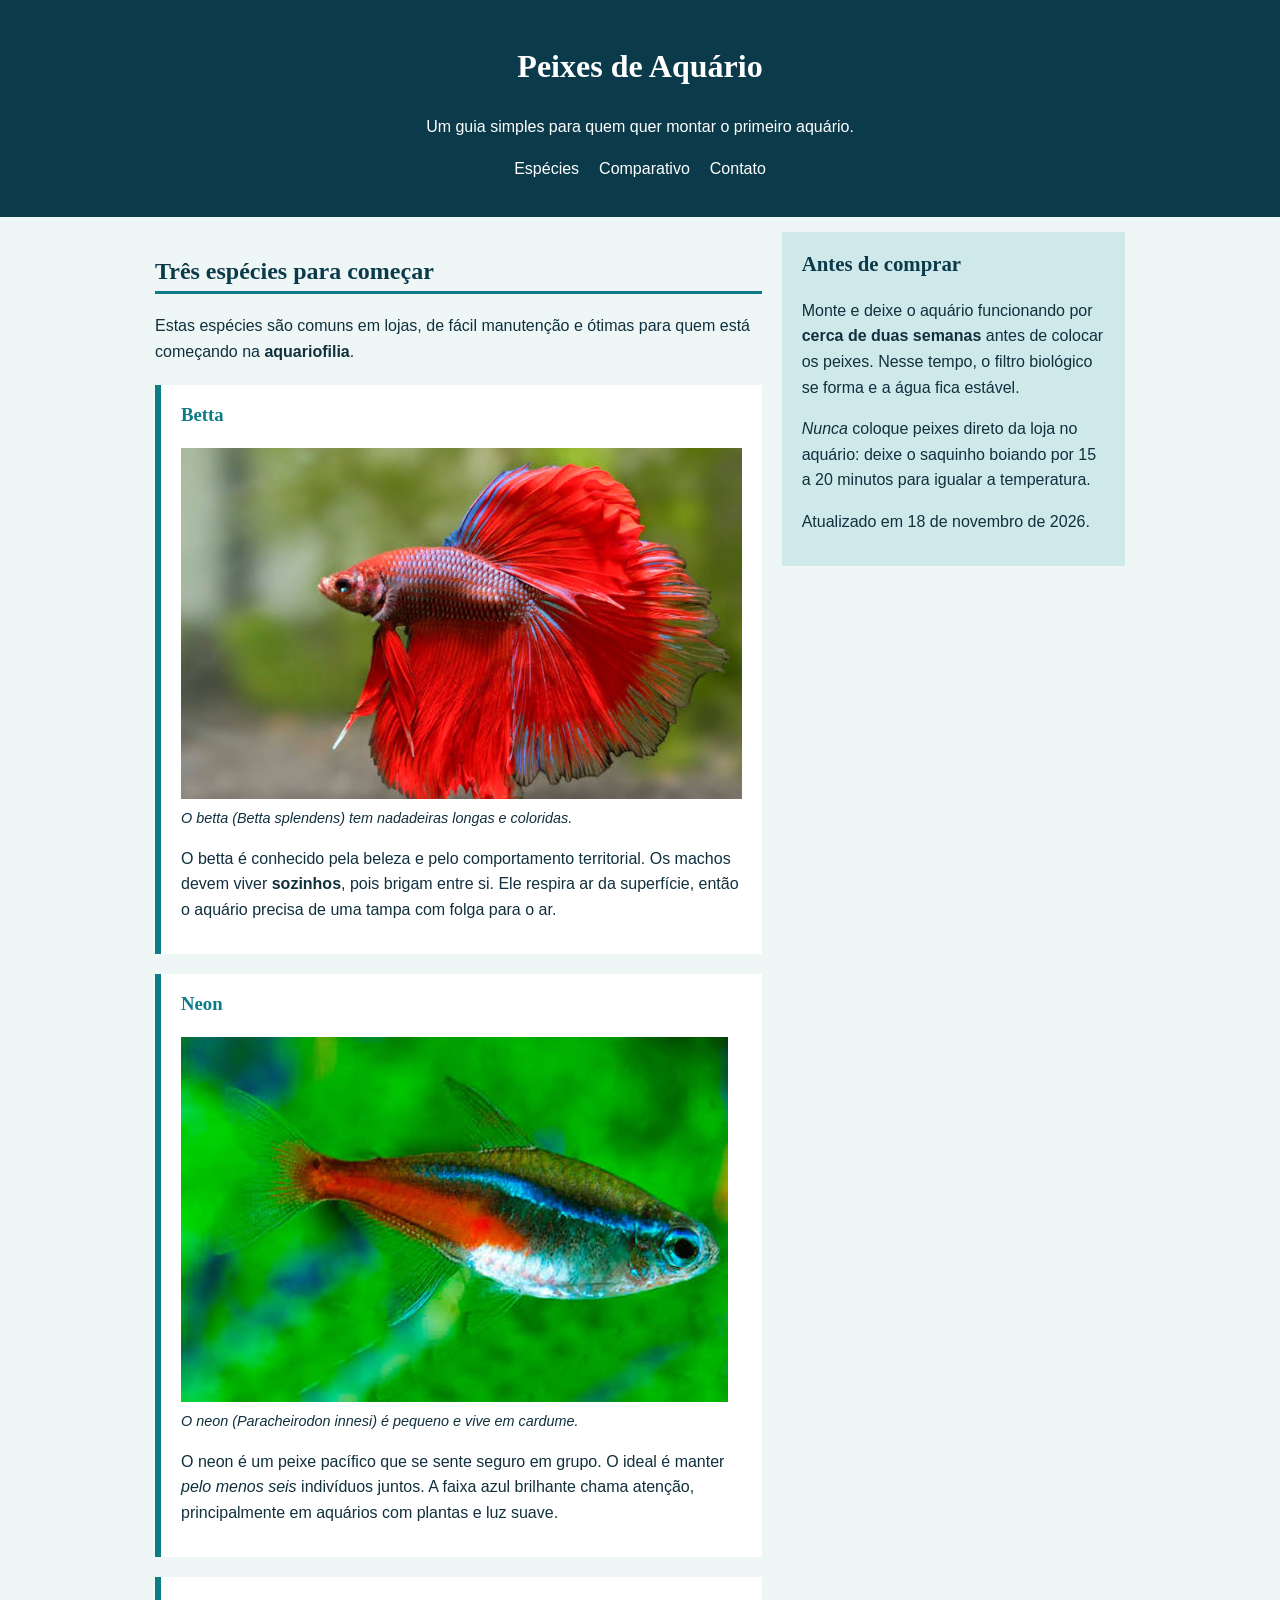
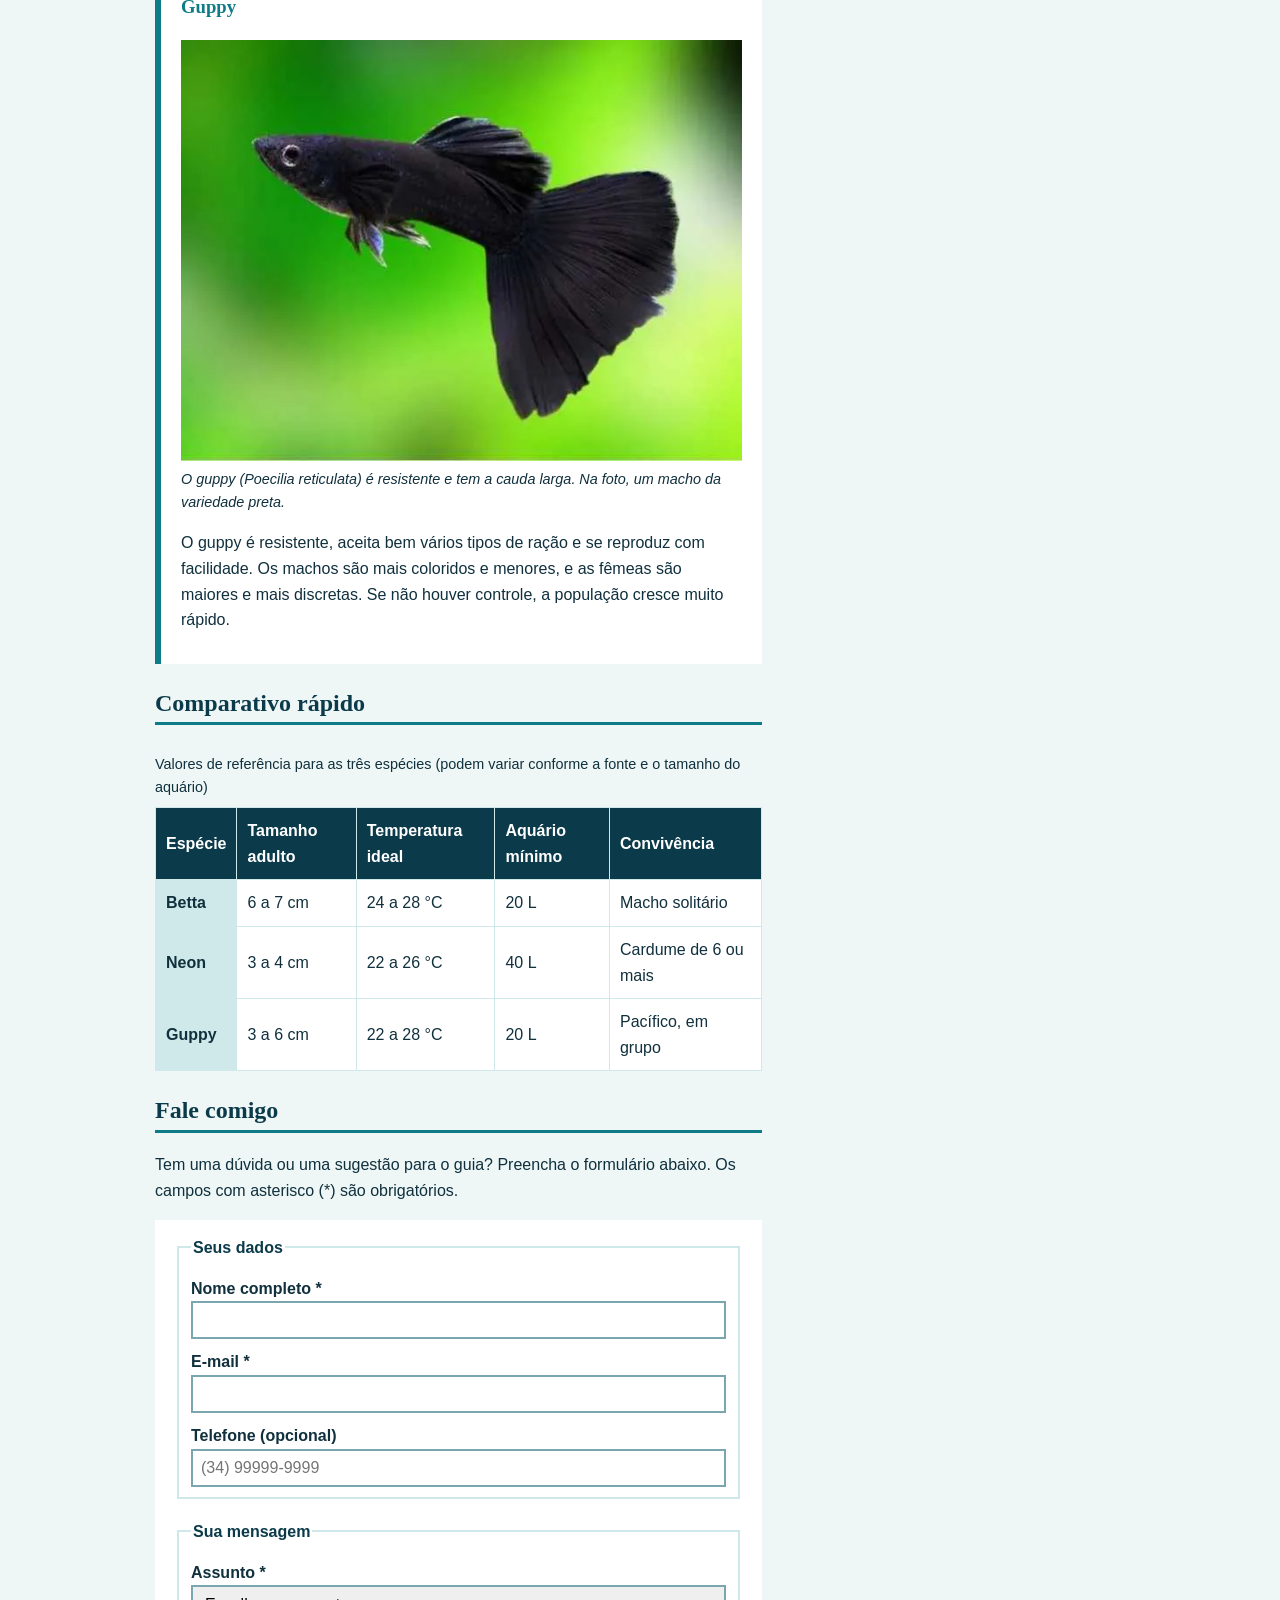
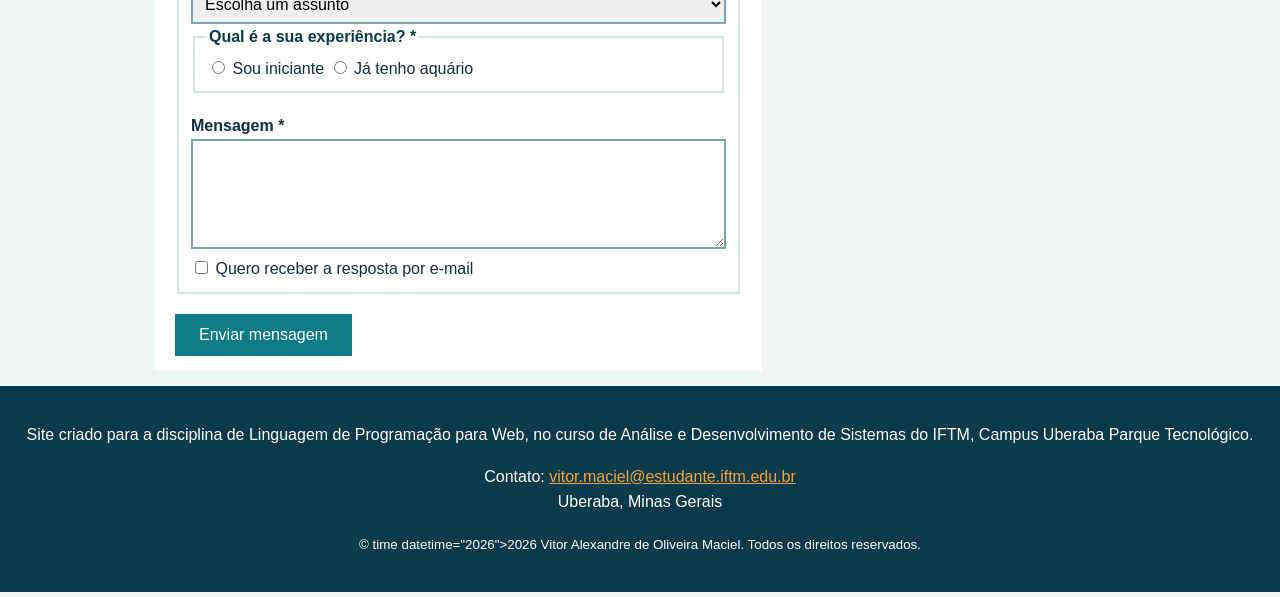
==== site-aquario/index.html @ edd81713 "Estrutura inicial do site" ====
<!DOCTYPE html>
<html lang="pt-BR">
<head>
  <meta charset="UTF-8">
  <meta name="viewport" content="width=device-width, initial-scale=1">
  <title>Peixes de Aquário — Guia para Iniciantes</title>
  <link rel="stylesheet" href="css/style.css">
</head>
<body>
  <a class="pular" href="#conteudo">Pular para o conteúdo</a>

  <header class="topo">
    <h1>Peixes de Aquário</h1>
    <p>Um guia simples para quem quer montar o primeiro aquário.</p>
    <nav>
      <ul>
        <li><a href="#especies">Espécies</a></li>
        <li><a href="#comparativo">Comparativo</a></li>
        <li><a href="#contato">Contato</a></li>
      </ul>
    </nav>
  </header>

  <div class="layout">
    <main id="conteudo">
      <section id="especies">
        <h2>Três espécies para começar</h2>
        <p>Estas espécies são comuns em lojas, de fácil manutenção e ótimas para quem está começando na <strong>aquariofilia</strong>.</p>

        <article>
          <h3>Betta</h3>
          <figure>
            <img src="imagens/betta.png" alt="Peixe betta vermelho nadando, com nadadeiras longas e ondulantes abertas" width="700" height="438">
            <figcaption>O betta (<i>Betta splendens</i>) tem nadadeiras longas e coloridas.</figcaption>
          </figure>
          <p>O betta é conhecido pela beleza e pelo comportamento territorial. Os machos devem viver <strong>sozinhos</strong>, pois brigam entre si. Ele respira ar da superfície, então o aquário precisa de uma tampa com folga para o ar.</p>
        </article>

        <article>
          <h3>Neon</h3>
          <figure>
            <img src="imagens/neon.png" alt="Peixe neon visto de lado, com uma faixa azul brilhante e a parte de trás do corpo vermelha" width="547" height="365">
            <figcaption>O neon (<i>Paracheirodon innesi</i>) é pequeno e vive em cardume.</figcaption>
          </figure>
          <p>O neon é um peixe pacífico que se sente seguro em grupo. O ideal é manter <em>pelo menos seis</em> indivíduos juntos. A faixa azul brilhante chama atenção, principalmente em aquários com plantas e luz suave.</p>
        </article>

        <article>
          <h3>Guppy</h3>
          <figure>
            <img src="imagens/guppy.png" alt="Guppy preto nadando, com uma cauda larga em formato de leque" width="640" height="480">
            <figcaption>O guppy (<i>Poecilia reticulata</i>) é resistente e tem a cauda larga. Na foto, um macho da variedade preta.</figcaption>
          </figure>
          <p>O guppy é resistente, aceita bem vários tipos de ração e se reproduz com facilidade. Os machos são mais coloridos e menores, e as fêmeas são maiores e mais discretas. Se não houver controle, a população cresce muito rápido.</p>
        </article>
      </section>

      <section id="comparativo">
        <h2>Comparativo rápido</h2>
        <table>
          <caption>Valores de referência para as três espécies (podem variar conforme a fonte e o tamanho do aquário)</caption>
          <thead>
            <tr>
              <th scope="col">Espécie</th>
              <th scope="col">Tamanho adulto</th>
              <th scope="col">Temperatura ideal</th>
              <th scope="col">Aquário mínimo</th>
              <th scope="col">Convivência</th>
            </tr>
          </thead>
          <tbody>
            <tr>
              <th scope="row">Betta</th>
              <td>6 a 7 cm</td>
              <td>24 a 28 °C</td>
              <td>20 L</td>
              <td>Macho solitário</td>
            </tr>
            <tr>
              <th scope="row">Neon</th>
              <td>3 a 4 cm</td>
              <td>22 a 26 °C</td>
              <td>40 L</td>
              <td>Cardume de 6 ou mais</td>
            </tr>
            <tr>
              <th scope="row">Guppy</th>
              <td>3 a 6 cm</td>
              <td>22 a 28 °C</td>
              <td>20 L</td>
              <td>Pacífico, em grupo</td>
            </tr>
          </tbody>
        </table>
      </section>

      <section id="contato">
        <h2>Fale comigo</h2>
        <p>Tem uma dúvida ou uma sugestão para o guia? Preencha o formulário abaixo. Os campos com asterisco (*) são obrigatórios.</p>

        <form method="post">
          <fieldset>
            <legend>Seus dados</legend>

            <label for="nome">Nome completo *</label>
            <input type="text" id="nome" name="nome" required>

            <label for="email">E-mail *</label>
            <input type="email" id="email" name="email" required>

            <label for="telefone">Telefone (opcional)</label>
            <input type="tel" id="telefone" name="telefone" placeholder="(34) 99999-9999">
          </fieldset>

          <fieldset>
            <legend>Sua mensagem</legend>

            <label for="assunto">Assunto *</label>
            <select id="assunto" name="assunto" required>
              <option value="">Escolha um assunto</option>
              <option value="duvida">Dúvida sobre uma espécie</option>
              <option value="aquario">Montagem do aquário</option>
              <option value="sugestao">Sugestão para o site</option>
            </select>

            <fieldset>
              <legend>Qual é a sua experiência? *</legend>
              <input type="radio" id="nivel-iniciante" name="nivel" value="iniciante" required>
              <label for="nivel-iniciante">Sou iniciante</label>
              <input type="radio" id="nivel-experiente" name="nivel" value="experiente">
              <label for="nivel-experiente">Já tenho aquário</label>
            </fieldset>

            <label for="mensagem">Mensagem *</label>
            <textarea id="mensagem" name="mensagem" rows="5" required></textarea>

            <input type="checkbox" id="resposta" name="resposta" value="sim">
            <label for="resposta">Quero receber a resposta por e-mail</label>
          </fieldset>

          <button type="submit">Enviar mensagem</button>
        </form>
      </section>
    </main>

    <aside>
      <h2>Antes de comprar</h2>
      <p>Monte e deixe o aquário funcionando por <strong>cerca de duas semanas</strong> antes de colocar os peixes. Nesse tempo, o filtro biológico se forma e a água fica estável.</p>
      <p><em>Nunca</em> coloque peixes direto da loja no aquário: deixe o saquinho boiando por 15 a 20 minutos para igualar a temperatura.</p>
      <p>Atualizado em <time datetime="2026-11-18">18 de novembro de 2026</time>.</p>
    </aside>
  </div>

  <footer>
    <p>Site criado para a disciplina de Linguagem de Programação para Web, no curso de Análise e Desenvolvimento de Sistemas do IFTM, Campus Uberaba Parque Tecnológico.</p>
    <address>
      Contato: <a href="mailto:vitor.maciel@estudante.iftm.edu.br">vitor.maciel@estudante.iftm.edu.br</a><br>
      Uberaba, Minas Gerais
    </address>
    <p><small>&copy; time datetime="2026">2026</time> Vitor Alexandre de Oliveira Maciel. Todos os direitos reservados.</small></p>
  </footer>
</body>
</html>
---- site-aquario/css/style.css ----
* {
  box-sizing: border-box;
}

body {
  margin: 0;
  font-family: Arial, sans-serif;
  line-height: 1.6;
  color: #10303d;
  background-color: #eef7f6;
}

h1, h2, h3 {
  font-family: Georgia, serif;
}

a {
  color: #0e7c86;
}


.pular {
  position: absolute;
  top: -50px;
  left: 10px;
  padding: 10px;
  background-color: #f2a541;
  color: #0b3a4a;
}

.pular:focus {
  top: 10px;
}


.topo {
  background-color: #0b3a4a;
  color: white;
  text-align: center;
  padding: 20px;
}

.topo ul {
  list-style: none;
  padding: 0;
  display: flex;
  justify-content: center;
  flex-wrap: wrap;
  gap: 20px;
}

.topo a {
  color: white;
  text-decoration: none;
}

.topo a:hover {
  text-decoration: underline;
}


.layout {
  max-width: 1000px;
  margin: 0 auto;
  padding: 15px;
  display: flex;
  flex-direction: column;
  gap: 20px;
}

main h2 {
  color: #0b3a4a;
  border-bottom: 3px solid #0e7c86;
}


article {
  background-color: white;
  border-left: 6px solid #0e7c86;
  padding: 15px 20px;
  margin-top: 20px;
}

article h3 {
  margin-top: 0;
  color: #0e7c86;
}

figure {
  margin: 0 0 15px;
}

img {
  max-width: 100%;
  height: auto;
}

figcaption {
  font-size: 0.9rem;
  font-style: italic;
}


table {
  width: 100%;
  border-collapse: collapse;
  background-color: white;
}

caption {
  text-align: left;
  font-size: 0.9rem;
  padding: 8px 0;
}

th, td {
  border: 1px solid #cfe9ea;
  padding: 10px;
  text-align: left;
}

thead th {
  background-color: #0b3a4a;
  color: white;
}

tbody th {
  background-color: #cfe9ea;
}


form {
  background-color: white;
  padding: 15px 20px;
}

fieldset {
  margin-bottom: 20px;
  border: 2px solid #cfe9ea;
}

legend {
  font-weight: bold;
  color: #0b3a4a;
}

label {
  display: block;
  margin-top: 10px;
  font-weight: bold;
}

input[type="text"],
input[type="email"],
input[type="tel"],
select,
textarea {
  width: 100%;
  padding: 8px;
  font-size: 1rem;
  border: 2px solid #7aa7ad;
}

input[type="radio"] + label,
input[type="checkbox"] + label {
  display: inline;
  font-weight: normal;
}

button {
  padding: 12px 24px;
  font-size: 1rem;
  color: white;
  background-color: #0e7c86;
  border: none;
  cursor: pointer;
}

button:hover {
  background-color: #0b3a4a;
}


aside {
  background-color: #cfe9ea;
  padding: 15px 20px;
  align-self: flex-start;
}

aside h2 {
  margin-top: 0;
  font-size: 1.3rem;
  color: #0b3a4a;
}

footer {
  background-color: #0b3a4a;
  color: white;
  text-align: center;
  padding: 20px;
}

footer a {
  color: #f2a541;
}

address {
  font-style: normal;
  margin: 15px 0;
}

@media (min-width: 800px) {
  .layout {
    flex-direction: row;
  }

  main {
    flex: 2;
  }

  aside {
    flex: 1;
  }
}
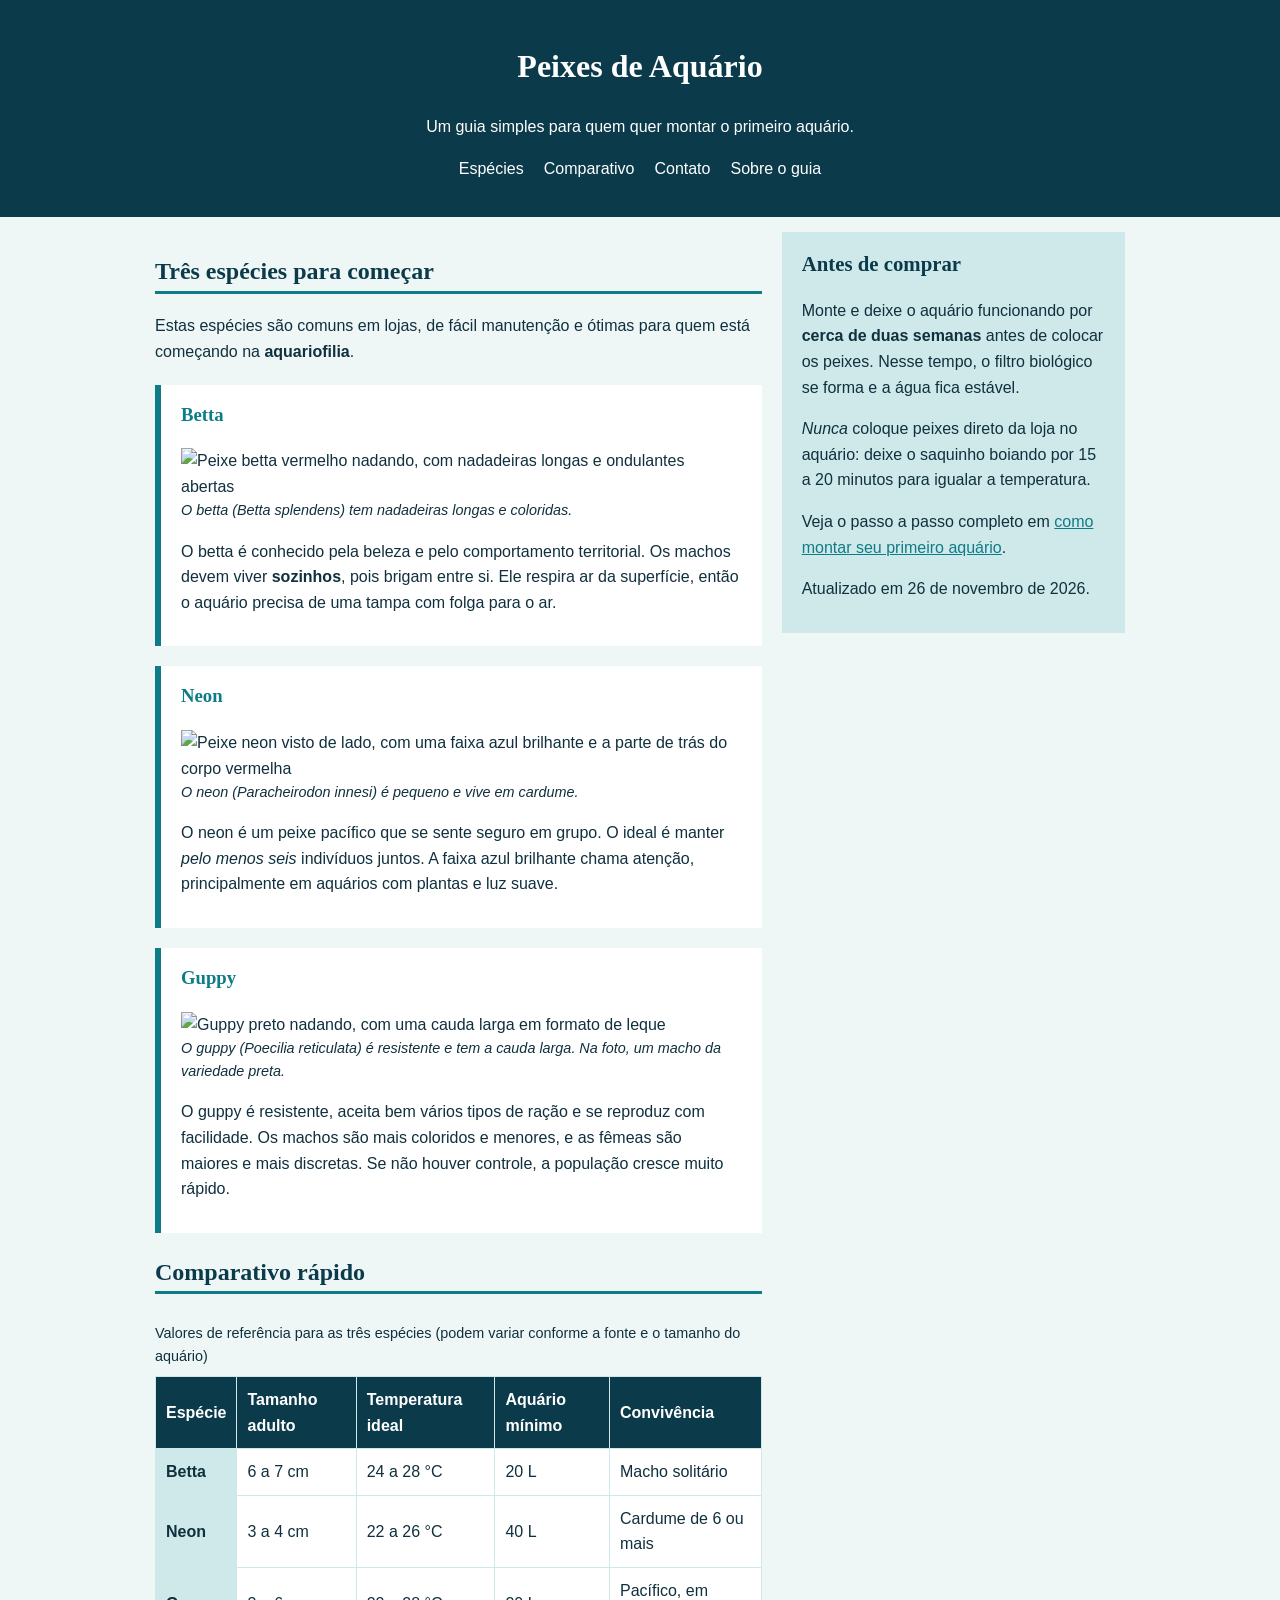
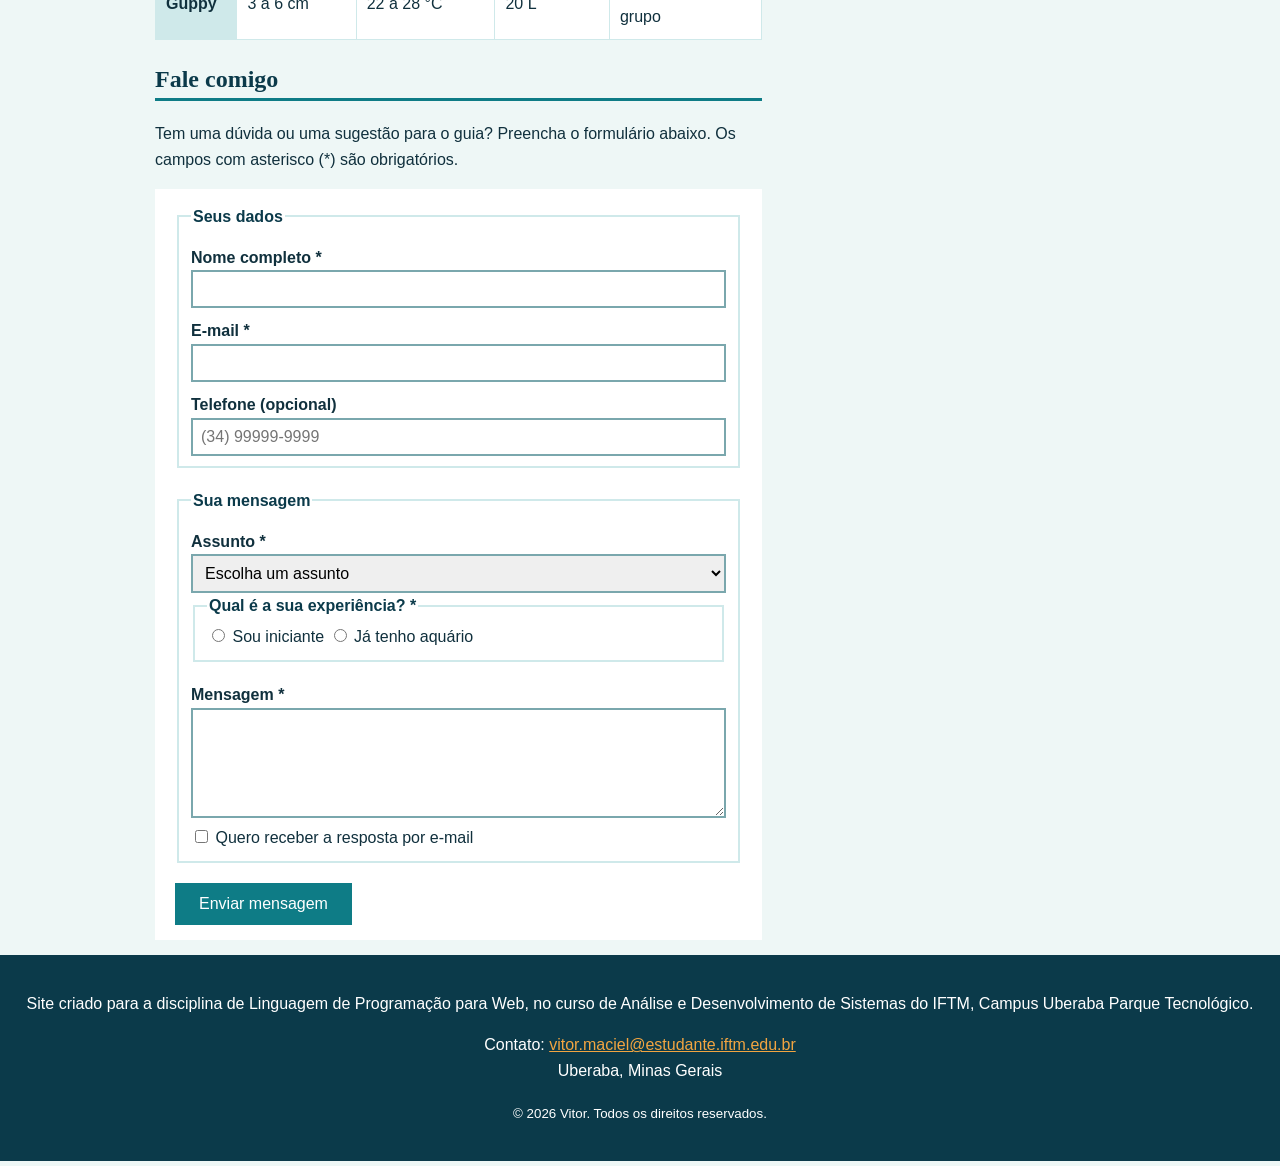
==== commit 30d00a9f: "Atividade 2 Adicionando requisitos da atividade etapa 2" ====
--- a/site-aquario/index.html
+++ b/site-aquario/index.html
@@ -3,8 +3,37 @@
 <head>
   <meta charset="UTF-8">
   <meta name="viewport" content="width=device-width, initial-scale=1">
-  <title>Peixes de Aquário — Guia para Iniciantes</title>
+  <title>Peixes de Aquário para Iniciantes: Betta, Neon e Guppy</title>
+  <meta name="description" content="Guia de peixes de aquário para iniciantes: conheça o betta, o neon e o guppy, compare tamanho, temperatura e litragem mínima do aquário.">
+  <link rel="canonical" href="https://vitoraomdev.github.io/site-aquario/">
+
+
+  <meta property="og:type" content="website">
+  <meta property="og:title" content="Peixes de Aquário para Iniciantes">
+  <meta property="og:description" content="Conheça o betta, o neon e o guppy e compare o que cada um precisa.">
+  <meta property="og:image" content="https://vitoraomdev.github.io/site-aquario/imagens/capa.jpg">
+  <meta property="og:url" content="https://vitoraomdev.github.io/site-aquario/">
+  <meta property="og:locale" content="pt_BR">
+
+  <link rel="icon" href="favicon.svg" type="image/svg+xml">
   <link rel="stylesheet" href="css/style.css">
+
+  <script type="application/ld+json">
+  {
+    "@context": "https://schema.org",
+    "@type": "Article",
+    "headline": "Peixes de Aquário para Iniciantes: Betta, Neon e Guppy",
+    "description": "Guia de peixes de aquário para iniciantes com betta, neon e guppy.",
+    "image": "https://vitoraomdev.github.io/site-aquario/imagens/capa.jpg",
+    "author": {
+      "@type": "Person",
+      "name": "Vitor"
+    },
+    "datePublished": "2026-11-18",
+    "dateModified": "2026-11-26",
+    "inLanguage": "pt-BR"
+  }
+  </script>
 </head>
 <body>
   <a class="pular" href="#conteudo">Pular para o conteúdo</a>
@@ -17,6 +46,7 @@
         <li><a href="#especies">Espécies</a></li>
         <li><a href="#comparativo">Comparativo</a></li>
         <li><a href="#contato">Contato</a></li>
+        <li><a href="sobre.html">Sobre o guia</a></li>
       </ul>
     </nav>
   </header>
@@ -30,7 +60,7 @@
         <article>
           <h3>Betta</h3>
           <figure>
-            <img src="imagens/betta.png" alt="Peixe betta vermelho nadando, com nadadeiras longas e ondulantes abertas" width="700" height="438">
+            <img src="imagens/betta.webp" alt="Peixe betta vermelho nadando, com nadadeiras longas e ondulantes abertas" width="700" height="438">
             <figcaption>O betta (<i>Betta splendens</i>) tem nadadeiras longas e coloridas.</figcaption>
           </figure>
           <p>O betta é conhecido pela beleza e pelo comportamento territorial. Os machos devem viver <strong>sozinhos</strong>, pois brigam entre si. Ele respira ar da superfície, então o aquário precisa de uma tampa com folga para o ar.</p>
@@ -39,7 +69,7 @@
         <article>
           <h3>Neon</h3>
           <figure>
-            <img src="imagens/neon.png" alt="Peixe neon visto de lado, com uma faixa azul brilhante e a parte de trás do corpo vermelha" width="547" height="365">
+            <img src="imagens/neon.webp" alt="Peixe neon visto de lado, com uma faixa azul brilhante e a parte de trás do corpo vermelha" width="547" height="365" loading="lazy">
             <figcaption>O neon (<i>Paracheirodon innesi</i>) é pequeno e vive em cardume.</figcaption>
           </figure>
           <p>O neon é um peixe pacífico que se sente seguro em grupo. O ideal é manter <em>pelo menos seis</em> indivíduos juntos. A faixa azul brilhante chama atenção, principalmente em aquários com plantas e luz suave.</p>
@@ -48,7 +78,7 @@
         <article>
           <h3>Guppy</h3>
           <figure>
-            <img src="imagens/guppy.png" alt="Guppy preto nadando, com uma cauda larga em formato de leque" width="640" height="480">
+            <img src="imagens/guppy.webp" alt="Guppy preto nadando, com uma cauda larga em formato de leque" width="640" height="480" loading="lazy">
             <figcaption>O guppy (<i>Poecilia reticulata</i>) é resistente e tem a cauda larga. Na foto, um macho da variedade preta.</figcaption>
           </figure>
           <p>O guppy é resistente, aceita bem vários tipos de ração e se reproduz com facilidade. Os machos são mais coloridos e menores, e as fêmeas são maiores e mais discretas. Se não houver controle, a população cresce muito rápido.</p>
@@ -147,7 +177,8 @@
       <h2>Antes de comprar</h2>
       <p>Monte e deixe o aquário funcionando por <strong>cerca de duas semanas</strong> antes de colocar os peixes. Nesse tempo, o filtro biológico se forma e a água fica estável.</p>
       <p><em>Nunca</em> coloque peixes direto da loja no aquário: deixe o saquinho boiando por 15 a 20 minutos para igualar a temperatura.</p>
-      <p>Atualizado em <time datetime="2026-11-18">18 de novembro de 2026</time>.</p>
+      <p>Veja o passo a passo completo em <a href="sobre.html">como montar seu primeiro aquário</a>.</p>
+      <p>Atualizado em <time datetime="2026-11-26">26 de novembro de 2026</time>.</p>
     </aside>
   </div>
 
@@ -157,9 +188,7 @@
       Contato: <a href="mailto:vitor.maciel@estudante.iftm.edu.br">vitor.maciel@estudante.iftm.edu.br</a><br>
       Uberaba, Minas Gerais
     </address>
-    <p><small>&copy; time datetime="2026">2026</time> Vitor Alexandre de Oliveira Maciel. Todos os direitos reservados.</small></p>
+    <p><small>&copy; 2026 Vitor. Todos os direitos reservados.</small></p>
   </footer>
 </body>
 </html>
-
- 
